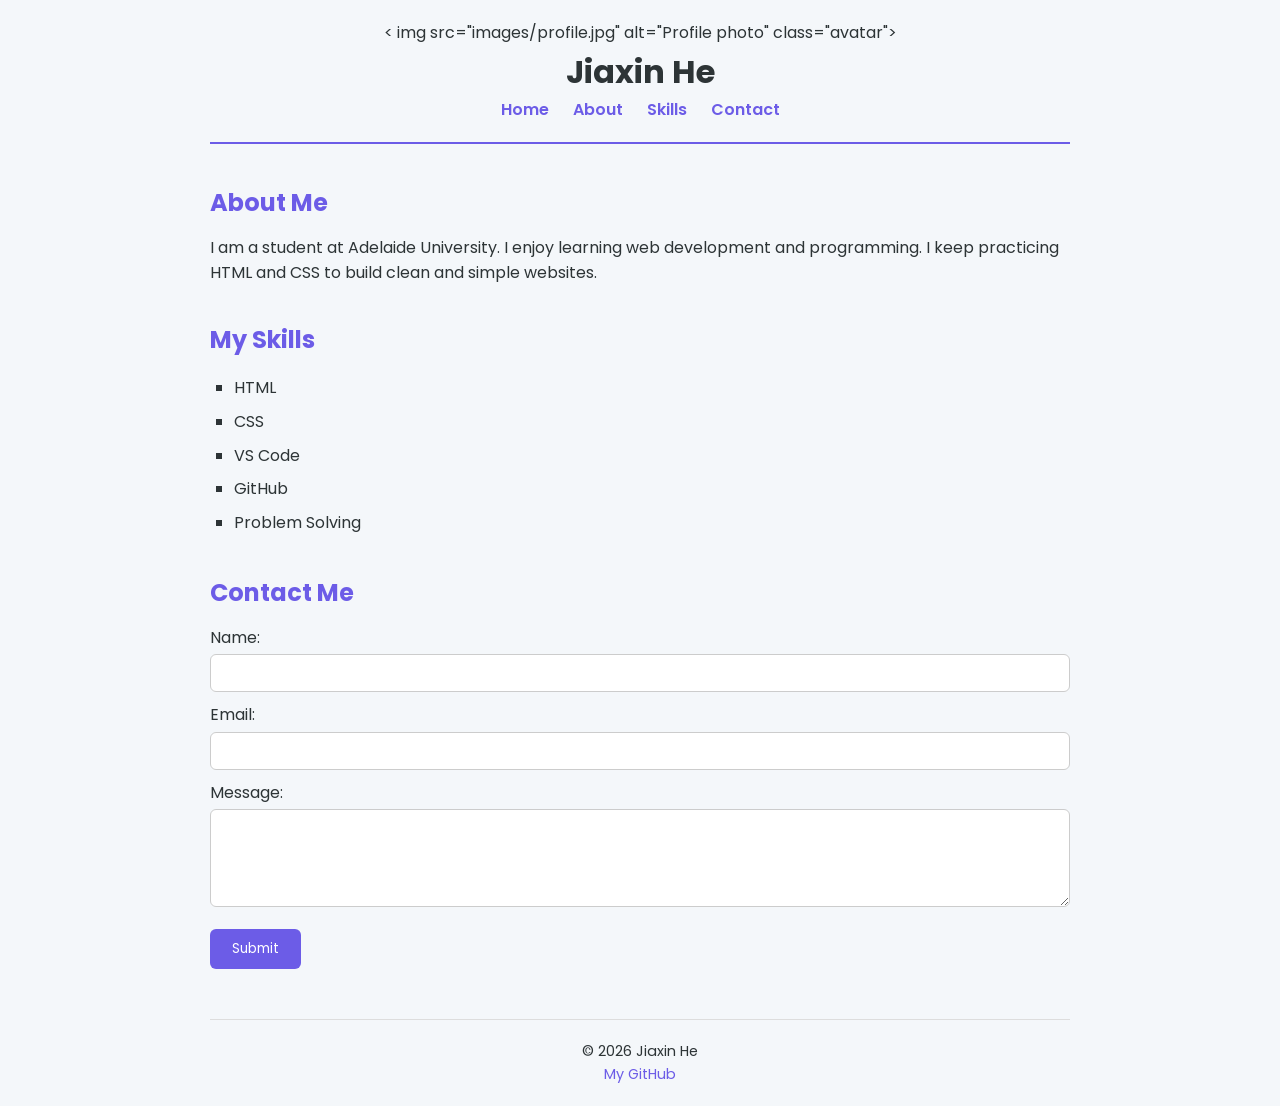
==== index.html @ 5a21ec22 "Finish personal(JiaxinHe) profile website" ====
<!DOCTYPE html>
<html lang="en">
<head>
    <meta charset="UTF-8">
    <meta name="viewport" content="width=device-width, initial-scale=1.0">
    <title>My Profile</title>
    <!-- Google Fonts -->
    <link rel="preconnect" href="https://fonts.googleapis.com">
    <link rel="preconnect" href="https://fonts.gstatic.com" crossorigin>
    <link href="https://fonts.googleapis.com/css2?family=Poppins:wght@400;600&display=swap" rel="stylesheet">
    <!-- 相对路径css，符合PPT要求 -->
    <link rel="stylesheet" href="css/styles.css">
</head>
<body>
    <header>
        < img src="images/profile.jpg" alt="Profile photo" class="avatar">
        <h1>Jiaxin He</h1>
        <nav>
            <a href=" ">Home</a >
            <a href="about.html">About</a >
            <a href="#skills">Skills</a >
            <a href="#contact">Contact</a >
        </nav>
    </header>

    <section class="about">
        <h2>About Me</h2>
        <p>I am a student at Adelaide University. I enjoy learning web development and programming. I keep practicing HTML and CSS to build clean and simple websites.</p >
    </section>

    <section id="skills" class="skills">
        <h2>My Skills</h2>
        <ul>
            <li>HTML</li>
            <li>CSS</li>
            <li>VS Code</li>
            <li>GitHub</li>
            <li>Problem Solving</li>
        </ul>
    </section>

    <section id="contact" class="contact">
        <h2>Contact Me</h2>
        <form>
            <label for="name">Name:</label>
            <input type="text" id="name" name="name" required>

            <label for="email">Email:</label>
            <input type="email" id="email" name="email" required>

            <label for="message">Message:</label>
            <textarea id="message" name="message" rows="4" required></textarea>

            <button type="submit">Submit</button>
        </form>
    </section>

    <footer>
        <p>&copy; 2026 Jiaxin He</p >
        <a href="https://github.com" target="_blank">My GitHub</a >
    </footer>
</body>
</html>
---- css/styles.css ----
* {
    margin: 0;
    padding: 0;
    box-sizing: border-box;
    font-family: 'Poppins', sans-serif;
}

body {
    background-color: #f4f7fa;
    color: #2d3436;
    line-height: 1.6;
    max-width: 900px;
    margin: 0 auto;
    padding: 20px;
}

header {
    text-align: center;
    margin-bottom: 40px;
    padding-bottom: 20px;
    border-bottom: 2px solid #6c5ce7;
}

.avatar {
    width: 140px;
    height: 140px;
    border-radius: 50%;
    object-fit: cover;
    margin-bottom:12px;
}

nav a {
    margin: 0 10px;
    text-decoration: none;
    color:#6c5ce7;
    font-weight:600;
}
nav a:hover{
    color:#2d3436;
}

section {
    margin:35px 0;
}
h2{
    color:#6c5ce7;
    margin-bottom:12px;
}

.skills ul{
    list-style: square;
    padding-left:24px;
}
.skills li{
    padding:4px 0;
}

form label{
    display:block;
    margin-top:10px;
}
input, textarea{
    width:100%;
    padding:8px;
    margin-top:4px;
    border:1px solid #ccc;
    border-radius:6px;
}
button{
    margin-top:14px;
    padding:10px 22px;
    background:#6c5ce7;
    color:white;
    border:none;
    border-radius:6px;
    cursor:pointer;
}
button:hover{
    background:#5340c9;
}

footer{
    margin-top:50px;
    text-align:center;
    padding-top:20px;
    border-top:1px solid #ddd;
    font-size:0.9rem;
}
footer a{
    color:#6c5ce7;
    text-decoration:none;
}
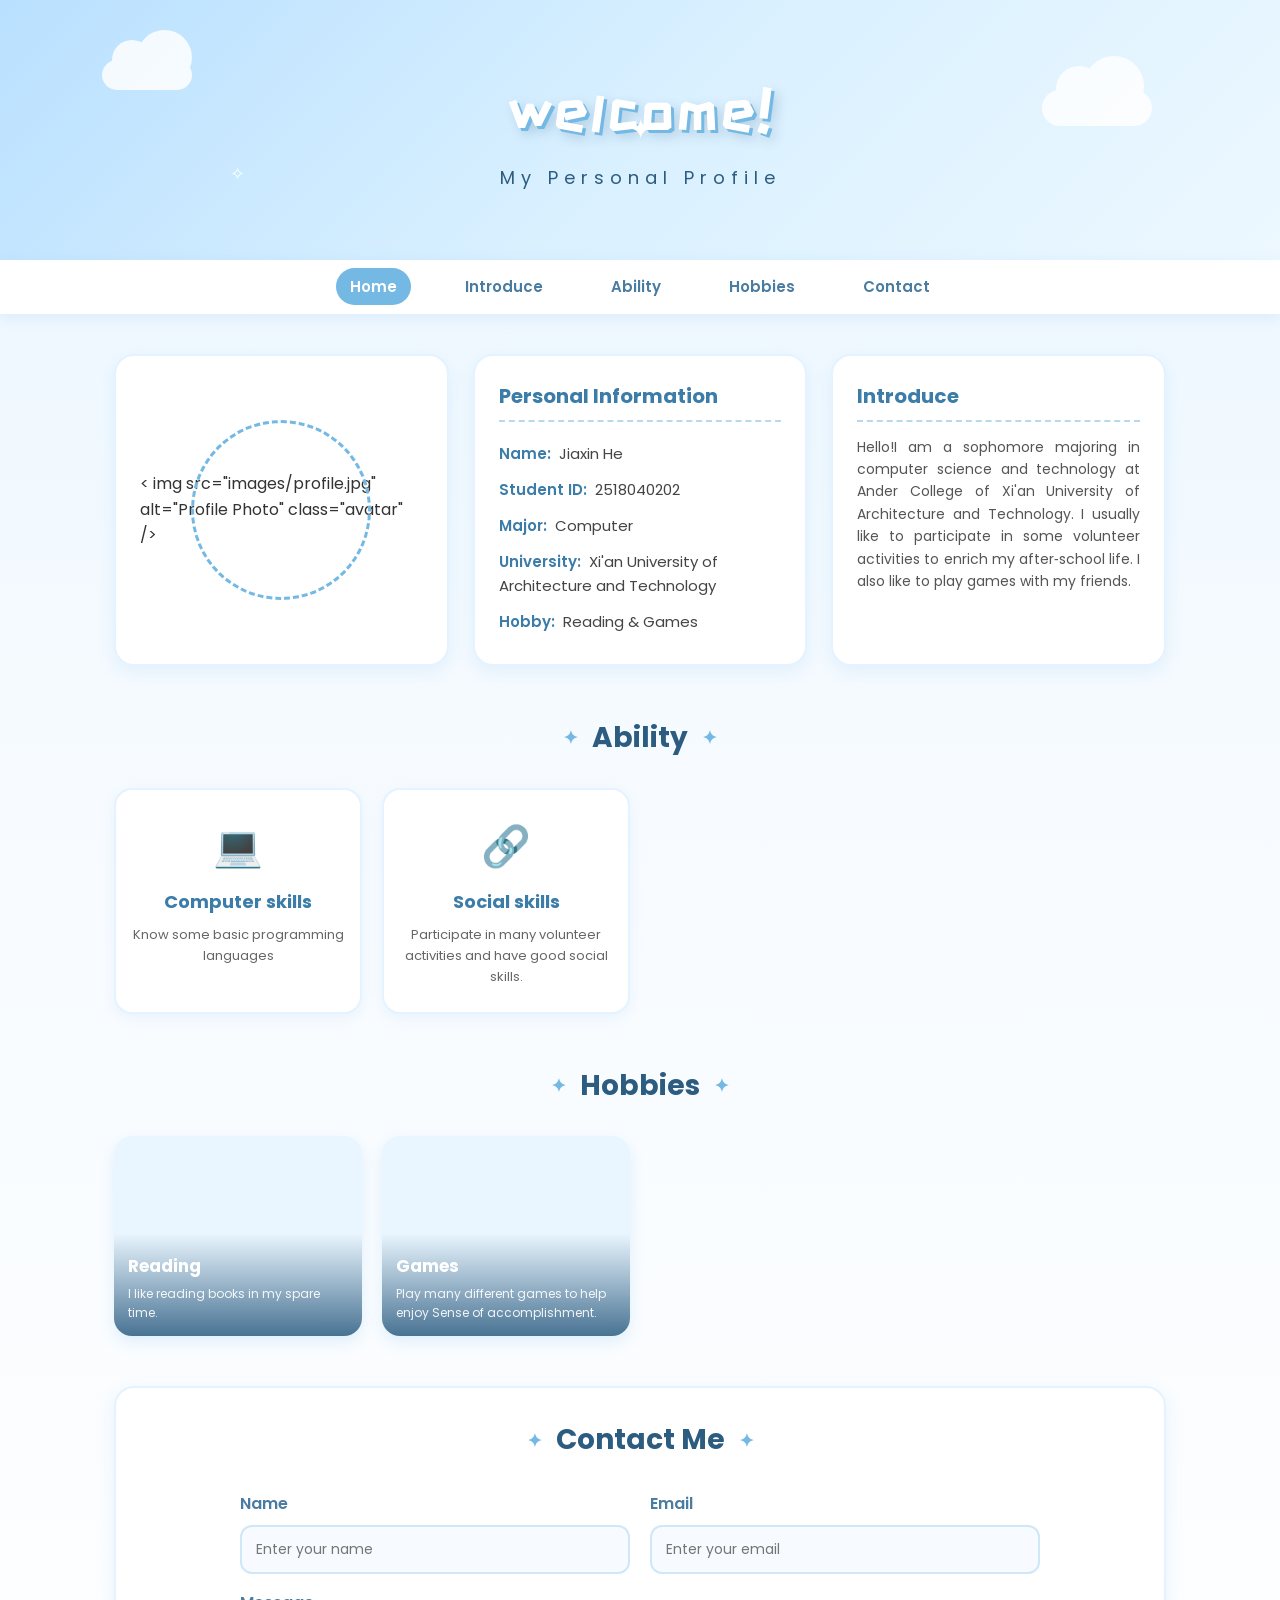
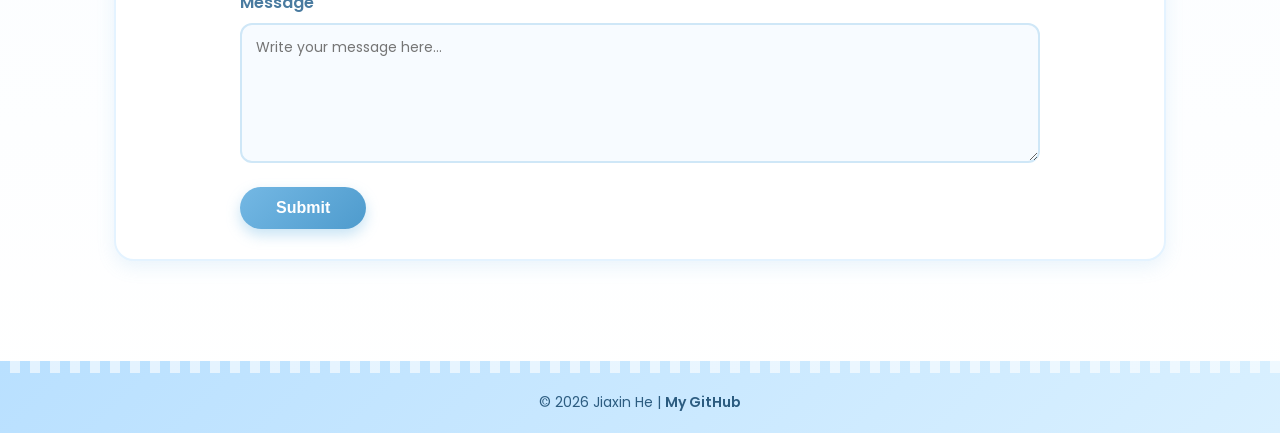
==== commit 6360b19a: "end" ====
--- a/index.html
+++ b/index.html
@@ -1,63 +1,116 @@
 <!DOCTYPE html>
 <html lang="en">
 <head>
-    <meta charset="UTF-8">
-    <meta name="viewport" content="width=device-width, initial-scale=1.0">
-    <title>My Profile</title>
+    <meta charset="UTF-8" />
+    <meta name="viewport" content="width=device-width, initial-scale=1.0" />
+    <title>My Personal Profile</title>
     <!-- Google Fonts -->
-    <link rel="preconnect" href="https://fonts.googleapis.com">
-    <link rel="preconnect" href="https://fonts.gstatic.com" crossorigin>
-    <link href="https://fonts.googleapis.com/css2?family=Poppins:wght@400;600&display=swap" rel="stylesheet">
-    <!-- 相对路径css，符合PPT要求 -->
-    <link rel="stylesheet" href="css/styles.css">
+    <link rel="preconnect" href="https://fonts.googleapis.com" />
+    <link rel="preconnect" href="https://fonts.gstatic.com" crossorigin />
+    <link href="https://fonts.googleapis.com/css2?family=Poppins:wght@300;400;600;700&family=ZCOOL+KuaiLe&display=swap" rel="stylesheet" />
+    <!-- Stylesheet -->
+    <link rel="stylesheet" href="css/styles.css" />
 </head>
 <body>
-    <header>
-        < img src="images/profile.jpg" alt="Profile photo" class="avatar">
-        <h1>Jiaxin He</h1>
-        <nav>
-            <a href=" ">Home</a >
-            <a href="about.html">About</a >
-            <a href="#skills">Skills</a >
-            <a href="#contact">Contact</a >
-        </nav>
-    </header>
-
-    <section class="about">
-        <h2>About Me</h2>
-        <p>I am a student at Adelaide University. I enjoy learning web development and programming. I keep practicing HTML and CSS to build clean and simple websites.</p >
-    </section>
-
-    <section id="skills" class="skills">
-        <h2>My Skills</h2>
-        <ul>
-            <li>HTML</li>
-            <li>CSS</li>
-            <li>VS Code</li>
-            <li>GitHub</li>
-            <li>Problem Solving</li>
-        </ul>
-    </section>
-
-    <section id="contact" class="contact">
-        <h2>Contact Me</h2>
-        <form>
-            <label for="name">Name:</label>
-            <input type="text" id="name" name="name" required>
-
-            <label for="email">Email:</label>
-            <input type="email" id="email" name="email" required>
-
-            <label for="message">Message:</label>
-            <textarea id="message" name="message" rows="4" required></textarea>
-
-            <button type="submit">Submit</button>
-        </form>
-    </section>
-
-    <footer>
-        <p>&copy; 2026 Jiaxin He</p >
-        <a href="https://github.com" target="_blank">My GitHub</a >
+    <!-- Banner -->
+    <div class="banner">
+        <div class="banner-cloud left"></div>
+        <div class="banner-cloud right"></div>
+        <h1 class="banner-title">welcome!</h1>
+        <p class="banner-subtitle">My Personal Profile</p >
+        <div class="decoration-star">✦</div>
+        <div class="decoration-star small">✧</div>
+    </div>
+    <!-- cotent -->
+    <nav class="navbar">
+        <a href="index.html" class="nav-item active">Home</a >
+        <a href="about.html" class="nav-item">Introduce</a >
+        <a href="#skills" class="nav-item">Ability</a >
+        <a href="#hobbies" class="nav-item">Hobbies</a >
+        <a href="#contact" class="nav-item">Contact</a >
+    </nav>
+    <main class="container">
+        <!-- First part -->
+        <section class="profile-section">
+            <div class="avatar-card">
+                < img src="images/profile.jpg" alt="Profile Photo" class="avatar" />
+                <div class="avatar-ring"></div>
+            </div>
+            <div class="info-card">
+                <h2>Personal Information</h2>
+                <ul class="info-list">
+                    <li><span>Name:</span>Jiaxin He</li>
+                    <li><span>Student ID:</span>2518040202</li>
+                    <li><span>Major:</span>Computer</li>
+                    <li><span>University:</span>Xi'an University of Architecture and Technology</li>
+                    <li><span>Hobby:</span>Reading & Games</li>
+                </ul>
+            </div>
+            <div class="intro-card">
+                <h2>Introduce</h2>
+                <p>
+                    Hello!I am a sophomore majoring in computer science and technology at Ander College of Xi'an University of Architecture and Technology. I usually like to participate in some volunteer activities to enrich my after‑school life. I also like to play games with my friends.
+                </p >
+            </div>
+        </section>
+        <!-- Second part -->
+        <section id="skills" class="skills-section">
+            <h2 class="section-title">Ability</h2>
+            <div class="skills-grid">
+                <div class="skill-card">
+                    <div class="skill-icon">💻</div>
+                    <h3>Computer skills</h3>
+                    <p>Know some basic programming languages</p >
+                </div>
+                <div class="skill-card">
+                    <div class="skill-icon">🔗</div>
+                    <h3>Social skills</h3>
+                    <p>Participate in many volunteer activities and have good social skills.</p >
+                </div>
+            </div>
+        </section>
+        <!-- Third part -->
+        <section id="hobbies" class="hobbies-section">
+            <h2 class="section-title">Hobbies</h2>
+            <div class="hobbies-grid">
+                <div class="hobby-card">
+                    <div class="hobby-overlay">
+                        <h3>Reading</h3>
+                        <p>I like reading books in my spare time.</p >
+                    </div>
+                </div>
+                <div class="hobby-card">
+                    <div class="hobby-overlay">
+                        <h3>Games</h3>
+                        <p>Play many different games to help enjoy Sense of accomplishment.</p >
+                    </div>
+                </div>
+            </div>
+        </section>
+        <!-- Four -->
+        <section id="contact" class="contact-section">
+            <h2 class="section-title">Contact Me</h2>
+            <form class="contact-form">
+                <div class="form-row">
+                    <div class="form-item">
+                        <label for="name">Name</label>
+                        <input type="text" id="name" name="name" placeholder="Enter your name" />
+                    </div>
+                    <div class="form-item">
+                        <label for="email">Email</label>
+                        <input type="email" id="email" name="email" placeholder="Enter your email" />
+                    </div>
+                </div>
+                <label for="message">Message</label>
+                <textarea id="message" name="message" placeholder="Write your message here..."></textarea>
+                <button type="submit" class="submit-btn">Submit</button>
+            </form>
+        </section>
+    </main>
+    <!-- End -->
+    <footer class="footer">
+        <div class="footer-wave"></div>
+        <p>© 2026 Jiaxin He | <a href="https://github.com" target="_blank">My GitHub</a ></p >
     </footer>
 </body>
 </html>
--- a/css/styles.css
+++ b/css/styles.css
@@ -2,91 +2,465 @@
     margin: 0;
     padding: 0;
     box-sizing: border-box;
-    font-family: 'Poppins', sans-serif;
 }
 
 body {
-    background-color: #f4f7fa;
-    color: #2d3436;
+    font-family: 'Poppins', 'Microsoft YaHei', sans-serif;
+    background: linear-gradient(180deg, #eaf6ff 0%, #f7fbff 40%, #ffffff 100%);
+    color: #333;
     line-height: 1.6;
-    max-width: 900px;
+}
+
+.container {
+    max-width: 1100px;
     margin: 0 auto;
-    padding: 20px;
-}
-
-header {
+    padding: 40px 24px;
+}
+
+/* Banner */
+.banner {
+    position: relative;
+    width: 100%;
+    height: 260px;
+    background: linear-gradient(135deg, #b9e0ff 0%, #d9f0ff 50%, #edf8ff 100%);
+    overflow: hidden;
+    display: flex;
+    flex-direction: column;
+    align-items: center;
+    justify-content: center;
+}
+
+.banner-title {
+    font-family: 'ZCOOL KuaiLe', 'Poppins', sans-serif;
+    font-size: 56px;
+    color: #ffffff;
+    text-shadow: 3px 3px 0 #74b8e4, 6px 6px 12px rgba(44, 92, 128, 0.25);
+    letter-spacing: 4px;
+    z-index: 2;
+}
+
+.banner-subtitle {
+    font-size: 18px;
+    color: #2c5c80;
+    letter-spacing: 6px;
+    margin-top: 8px;
+    z-index: 2;
+}
+
+.banner-cloud {
+    position: absolute;
+    background: white;
+    border-radius: 50px;
+    opacity: 0.85;
+    z-index: 1;
+}
+
+.banner-cloud::before,
+.banner-cloud::after {
+    content: '';
+    position: absolute;
+    background: white;
+    border-radius: 50%;
+}
+
+.banner-cloud.left {
+    width: 90px;
+    height: 30px;
+    top: 60px;
+    left: 8%;
+}
+
+.banner-cloud.left::before {
+    width: 40px;
+    height: 40px;
+    top: -20px;
+    left: 10px;
+}
+
+.banner-cloud.left::after {
+    width: 55px;
+    height: 55px;
+    top: -30px;
+    left: 35px;
+}
+
+.banner-cloud.right {
+    width: 110px;
+    height: 36px;
+    top: 90px;
+    right: 10%;
+}
+
+.banner-cloud.right::before {
+    width: 46px;
+    height: 46px;
+    top: -24px;
+    left: 14px;
+}
+
+.banner-cloud.right::after {
+    width: 60px;
+    height: 60px;
+    top: -34px;
+    left: 42px;
+}
+
+.decoration-star {
+    position: absolute;
+    color: #ffffff;
+    font-size: 28px;
+    z-index: 2;
+    animation: twinkle 2s infinite alternate;
+}
+
+.decoration-star.small {
+    font-size: 18px;
+}
+
+.decoration-star:nth-of-type(1) {
+    top: 40px;
+    right: 20%;
+}
+
+.decoration-star.small {
+    top: 160px;
+    left: 18%;
+}
+
+@keyframes twinkle {
+    from { opacity: 0.4; transform: scale(0.9); }
+    to { opacity: 1; transform: scale(1.15); }
+}
+
+/* Navbar */
+.navbar {
+    background-color: #ffffff;
+    box-shadow: 0 4px 14px rgba(116, 184, 228, 0.18);
+    padding: 14px 0;
     text-align: center;
-    margin-bottom: 40px;
-    padding-bottom: 20px;
-    border-bottom: 2px solid #6c5ce7;
+    position: sticky;
+    top: 0;
+    z-index: 100;
+}
+
+.nav-item {
+    text-decoration: none;
+    color: #4a7ba0;
+    font-weight: 600;
+    margin: 0 18px;
+    font-size: 15px;
+    padding: 8px 14px;
+    border-radius: 20px;
+    transition: all 0.3s ease;
+}
+
+.nav-item:hover,
+.nav-item.active {
+    background-color: #74b8e4;
+    color: white;
+}
+
+/* Profile */
+.profile-section {
+    display: grid;
+    grid-template-columns: 1fr 1fr 1fr;
+    gap: 24px;
+    margin-bottom: 50px;
+}
+
+.avatar-card,
+.info-card,
+.intro-card {
+    background: white;
+    border-radius: 20px;
+    padding: 24px;
+    box-shadow: 0 6px 18px rgba(116, 184, 228, 0.15);
+    border: 2px solid #e4f3ff;
+}
+
+.avatar-card {
+    display: flex;
+    align-items: center;
+    justify-content: center;
+    position: relative;
 }
 
 .avatar {
-    width: 140px;
-    height: 140px;
+    width: 160px;
+    height: 160px;
     border-radius: 50%;
     object-fit: cover;
-    margin-bottom:12px;
-}
-
-nav a {
-    margin: 0 10px;
+    border: 4px solid #ffffff;
+    box-shadow: 0 8px 20px rgba(116, 184, 228, 0.35);
+    z-index: 2;
+}
+
+.avatar-ring {
+    position: absolute;
+    width: 180px;
+    height: 180px;
+    border-radius: 50%;
+    border: 3px dashed #74b8e4;
+    animation: rotate 12s linear infinite;
+}
+
+@keyframes rotate {
+    from { transform: rotate(0deg); }
+    to { transform: rotate(360deg); }
+}
+
+.info-card h2,
+.intro-card h2 {
+    font-size: 20px;
+    color: #3b7ca8;
+    margin-bottom: 14px;
+    padding-bottom: 8px;
+    border-bottom: 2px dashed #b9d8ec;
+}
+
+.info-list {
+    list-style: none;
+}
+
+.info-list li {
+    padding: 6px 0;
+    font-size: 15px;
+    color: #444;
+}
+
+.info-list span {
+    font-weight: 600;
+    color: #3b7ca8;
+    margin-right: 8px;
+}
+
+.intro-card p {
+    font-size: 14px;
+    color: #555;
+    margin-bottom: 10px;
+    text-align: justify;
+}
+
+.section-title {
+    text-align: center;
+    font-size: 28px;
+    color: #2c5c80;
+    margin-bottom: 28px;
+    position: relative;
+}
+
+.section-title::before,
+.section-title::after {
+    content: '✦';
+    color: #74b8e4;
+    margin: 0 14px;
+    font-size: 18px;
+    vertical-align: middle;
+}
+
+/* Ability */
+.skills-section {
+    margin-bottom: 50px;
+}
+
+.skills-grid {
+    display: grid;
+    grid-template-columns: repeat(4, 1fr);
+    gap: 20px;
+}
+
+.skill-card {
+    background: white;
+    border-radius: 18px;
+    padding: 24px 16px;
+    text-align: center;
+    border: 2px solid #e4f3ff;
+    box-shadow: 0 4px 14px rgba(116, 184, 228, 0.12);
+    transition: transform 0.3s ease, box-shadow 0.3s ease;
+}
+
+.skill-card:hover {
+    transform: translateY(-8px);
+    box-shadow: 0 12px 24px rgba(116, 184, 228, 0.28);
+}
+
+.skill-icon {
+    font-size: 40px;
+    margin-bottom: 10px;
+}
+
+.skill-card h3 {
+    color: #3b7ca8;
+    margin-bottom: 8px;
+    font-size: 18px;
+}
+
+.skill-card p {
+    font-size: 13px;
+    color: #666;
+}
+
+/* Hobbies */
+.hobbies-section {
+    margin-bottom: 50px;
+}
+
+.hobbies-grid {
+    display: grid;
+    grid-template-columns: repeat(4, 1fr);
+    gap: 20px;
+}
+
+.hobby-card {
+    position: relative;
+    border-radius: 18px;
+    overflow: hidden;
+    box-shadow: 0 6px 16px rgba(116, 184, 228, 0.2);
+    height: 200px;
+    background:#eaf6ff;
+}
+
+.hobby-overlay {
+    position: absolute;
+    bottom: 0;
+    left: 0;
+    right: 0;
+    background: linear-gradient(transparent, rgba(44, 92, 128, 0.85));
+    color: white;
+    padding: 20px 14px 14px;
+}
+
+.hobby-overlay h3 {
+    font-size: 17px;
+    margin-bottom: 4px;
+}
+
+.hobby-overlay p {
+    font-size: 12px;
+    opacity: 0.9;
+}
+
+/* Contact */
+.contact-section {
+    background: white;
+    padding: 30px;
+    border-radius: 20px;
+    border: 2px solid #e4f3ff;
+    box-shadow: 0 6px 18px rgba(116, 184, 228, 0.15);
+}
+
+.contact-form {
+    max-width: 800px;
+    margin: 0 auto;
+}
+
+.form-row {
+    display: flex;
+    gap: 20px;
+    margin-bottom: 16px;
+}
+
+.form-item {
+    flex: 1;
+}
+
+label {
+    display: block;
+    margin-bottom: 8px;
+    color: #4a7ba0;
+    font-weight: 600;
+}
+
+input,
+textarea {
+    width: 100%;
+    padding: 12px 14px;
+    border: 2px solid #cfe7f7;
+    border-radius: 12px;
+    font-family: inherit;
+    font-size: 14px;
+    background-color: #f7fbff;
+    transition: border-color 0.3s ease;
+}
+
+input:focus,
+textarea:focus {
+    outline: none;
+    border-color: #74b8e4;
+}
+
+textarea {
+    min-height: 140px;
+    margin-bottom: 16px;
+    resize: vertical;
+}
+
+.submit-btn {
+    background: linear-gradient(135deg, #74b8e4, #4e9bcd);
+    color: white;
+    border: none;
+    padding: 12px 36px;
+    border-radius: 30px;
+    font-size: 16px;
+    font-weight: 600;
+    cursor: pointer;
+    box-shadow: 0 6px 14px rgba(116, 184, 228, 0.4);
+    transition: all 0.3s ease;
+}
+
+.submit-btn:hover {
+    transform: translateY(-4px);
+    box-shadow: 0 10px 20px rgba(116, 184, 228, 0.5);
+}
+
+/* Footer */
+.footer {
+    background: linear-gradient(135deg, #b9e0ff, #d9f0ff);
+    text-align: center;
+    padding: 30px 20px 20px;
+    margin-top: 60px;
+    position: relative;
+}
+
+.footer-wave {
+    position: absolute;
+    top: -12px;
+    left: 0;
+    width: 100%;
+    height: 24px;
+    background: repeating-linear-gradient(90deg,transparent 0,transparent 10px,#ffffff 10px,#ffffff 20px);
+    opacity: 0.6;
+}
+
+.footer p {
+    color: #2c5c80;
+    font-size: 14px;
+}
+
+.footer a {
+    color: #2c5c80;
+    font-weight: 600;
     text-decoration: none;
-    color:#6c5ce7;
-    font-weight:600;
-}
-nav a:hover{
-    color:#2d3436;
-}
-
-section {
-    margin:35px 0;
-}
-h2{
-    color:#6c5ce7;
-    margin-bottom:12px;
-}
-
-.skills ul{
-    list-style: square;
-    padding-left:24px;
-}
-.skills li{
-    padding:4px 0;
-}
-
-form label{
-    display:block;
-    margin-top:10px;
-}
-input, textarea{
-    width:100%;
-    padding:8px;
-    margin-top:4px;
-    border:1px solid #ccc;
-    border-radius:6px;
-}
-button{
-    margin-top:14px;
-    padding:10px 22px;
-    background:#6c5ce7;
-    color:white;
-    border:none;
-    border-radius:6px;
-    cursor:pointer;
-}
-button:hover{
-    background:#5340c9;
-}
-
-footer{
-    margin-top:50px;
-    text-align:center;
-    padding-top:20px;
-    border-top:1px solid #ddd;
-    font-size:0.9rem;
-}
-footer a{
-    color:#6c5ce7;
-    text-decoration:none;
+}
+
+.footer a:hover {
+    color: white;
+}
+
+/* phone */
+@media (max-width: 900px) {
+    .profile-section {
+        grid-template-columns: 1fr;
+    }
+    .skills-grid,
+    .hobbies-grid {
+        grid-template-columns: repeat(2,1fr);
+    }
+    .banner-title {
+        font-size:42px;
+    }
+    .form-row {
+        flex-direction: column;
+        gap:12px;
+    }
 }
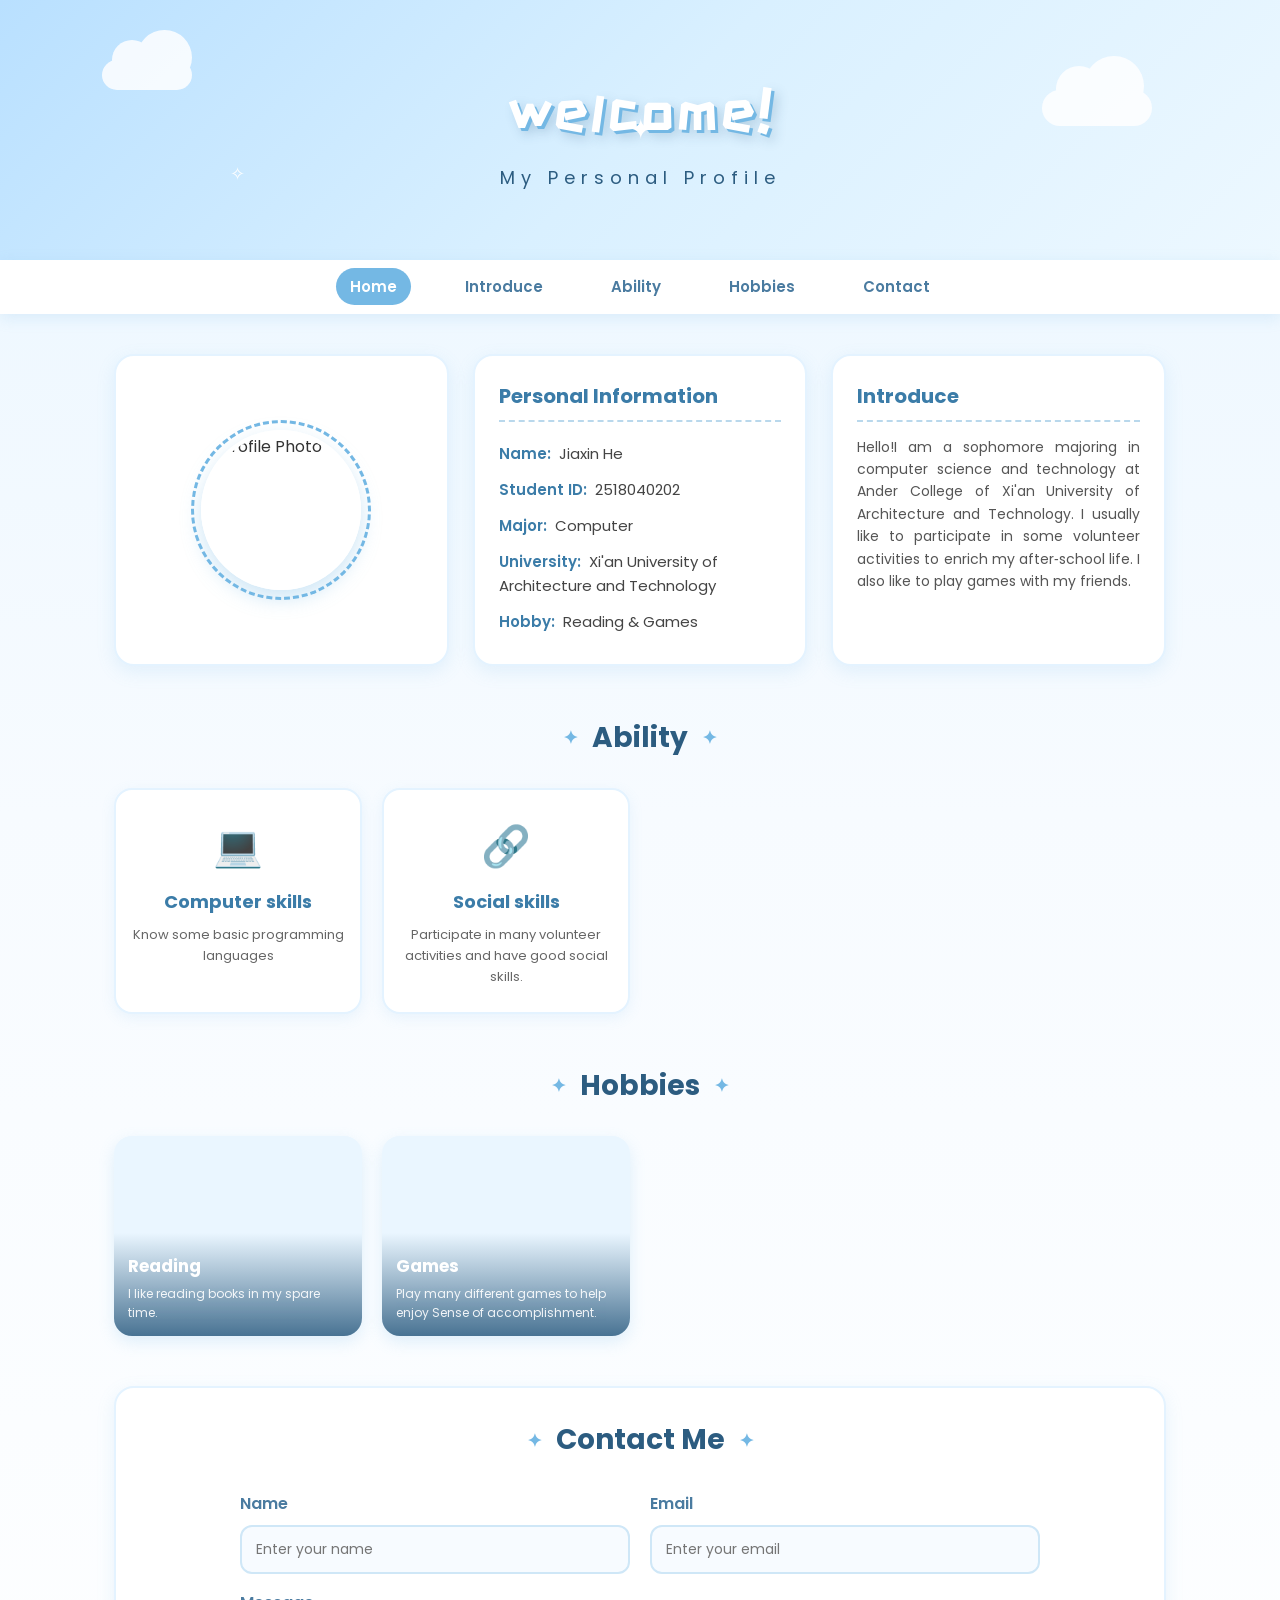
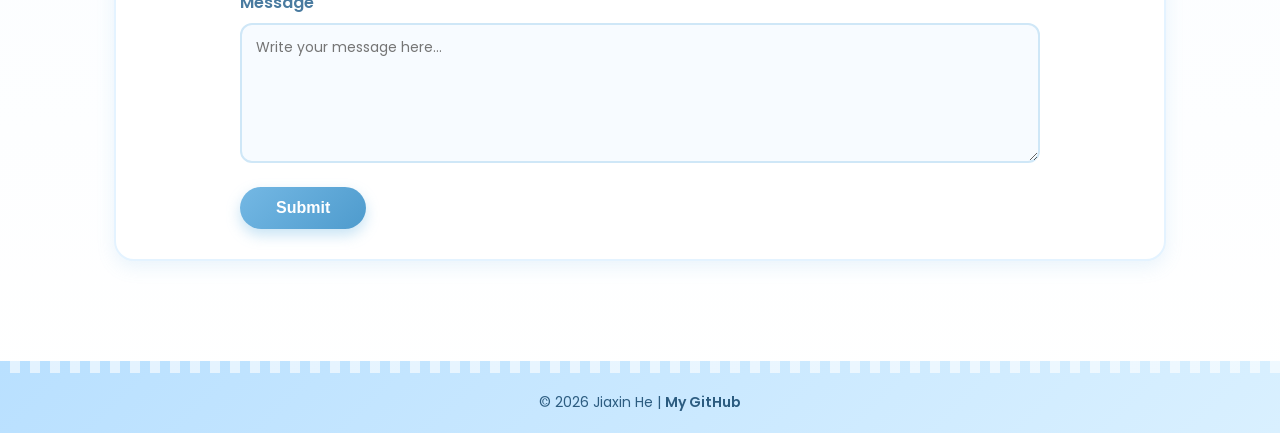
==== commit a8dee002: "Update index.html" ====
--- a/index.html
+++ b/index.html
@@ -33,7 +33,7 @@
         <!-- First part -->
         <section class="profile-section">
             <div class="avatar-card">
-                < img src="images/profile.jpg" alt="Profile Photo" class="avatar" />
+                <img src="images/profile.jpg" alt="Profile Photo" class="avatar"/>
                 <div class="avatar-ring"></div>
             </div>
             <div class="info-card">
@@ -113,4 +113,4 @@
         <p>© 2026 Jiaxin He | <a href="https://github.com" target="_blank">My GitHub</a ></p >
     </footer>
 </body>
-</html>+</html>
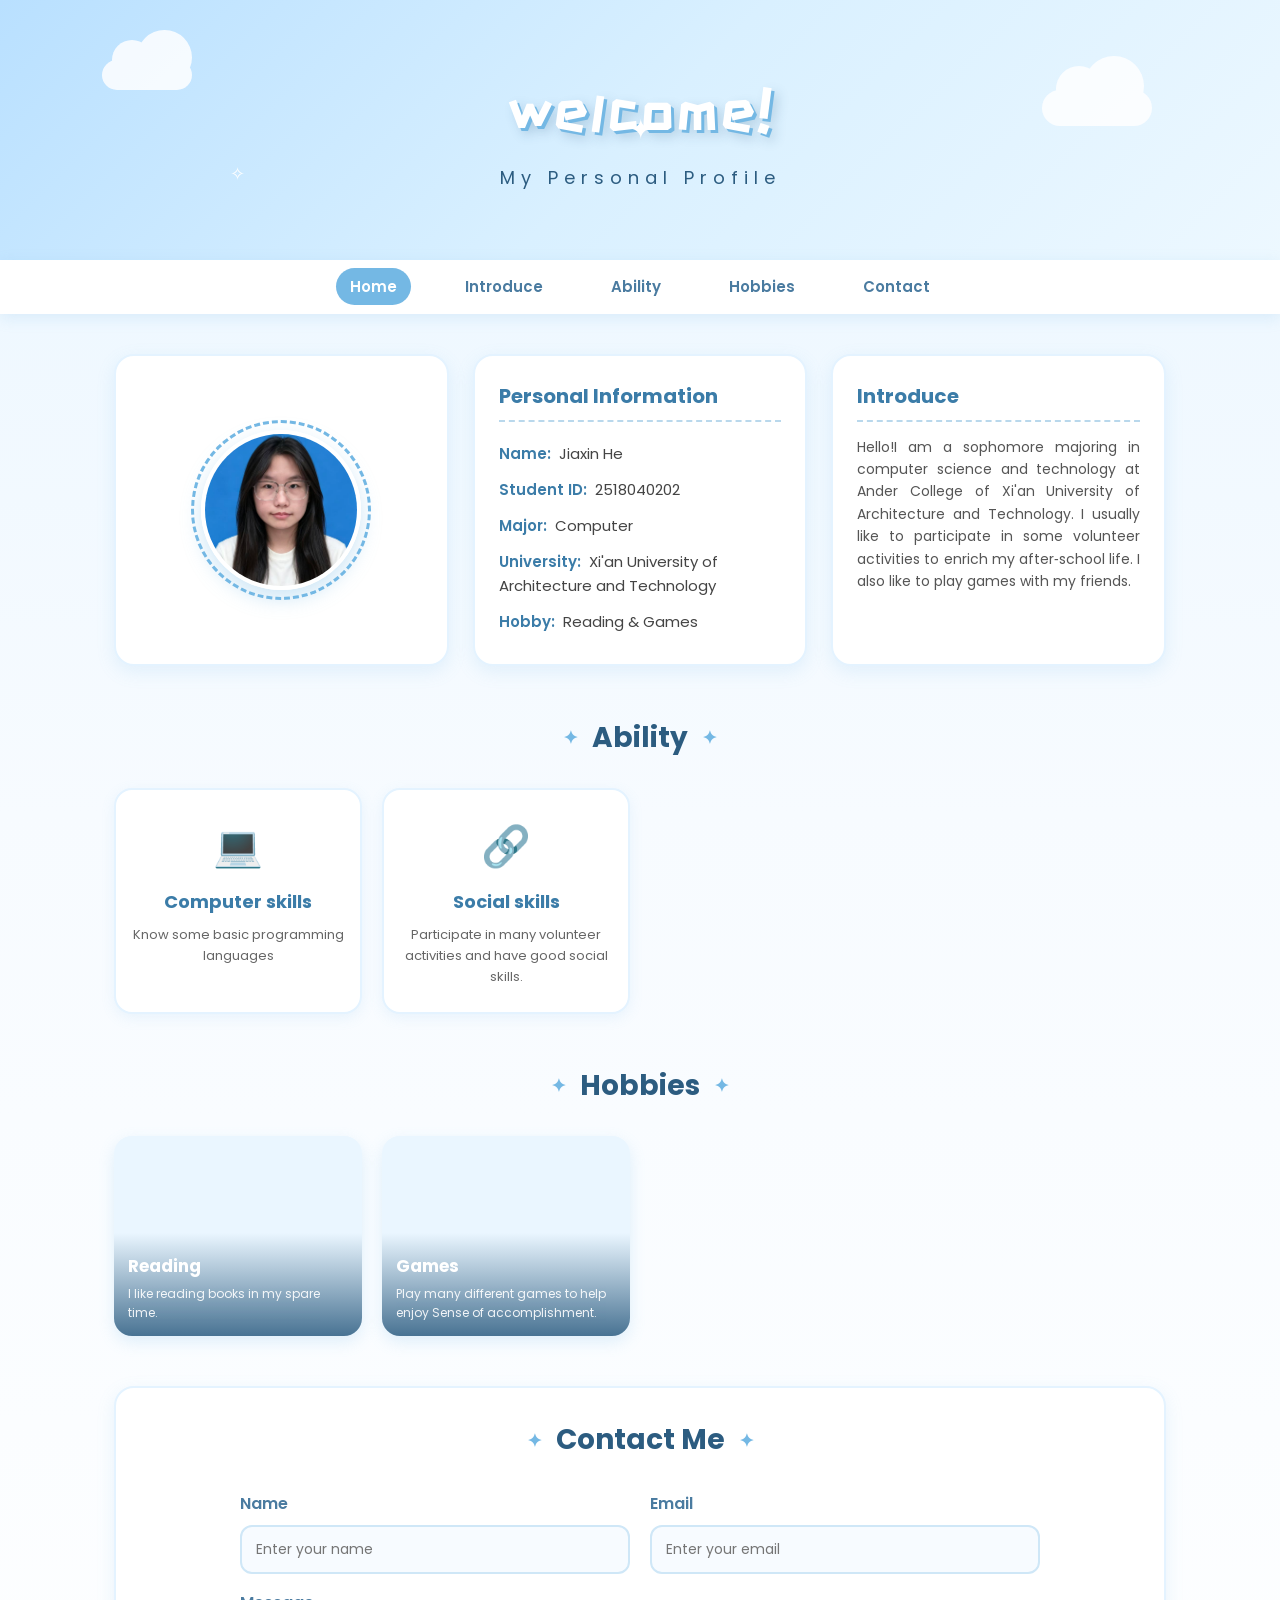
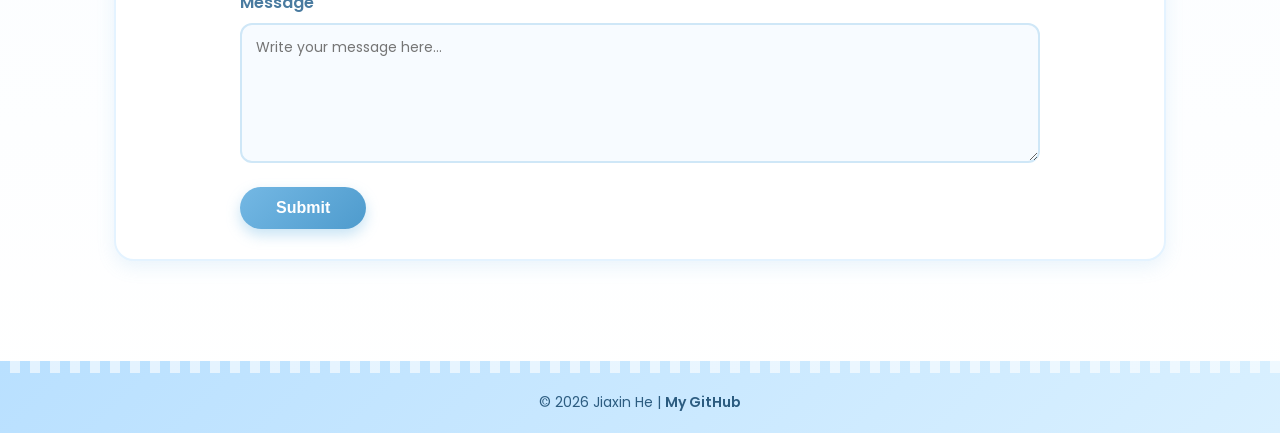
==== commit 7fec8f8b: "Update index.html" ====
--- a/index.html
+++ b/index.html
@@ -33,7 +33,7 @@
         <!-- First part -->
         <section class="profile-section">
             <div class="avatar-card">
-                <img src="images/profile.jpg" alt="Profile Photo" class="avatar"/>
+                <img src="profile.jpg" alt="Profile Photo" class="avatar"/>
                 <div class="avatar-ring"></div>
             </div>
             <div class="info-card">
